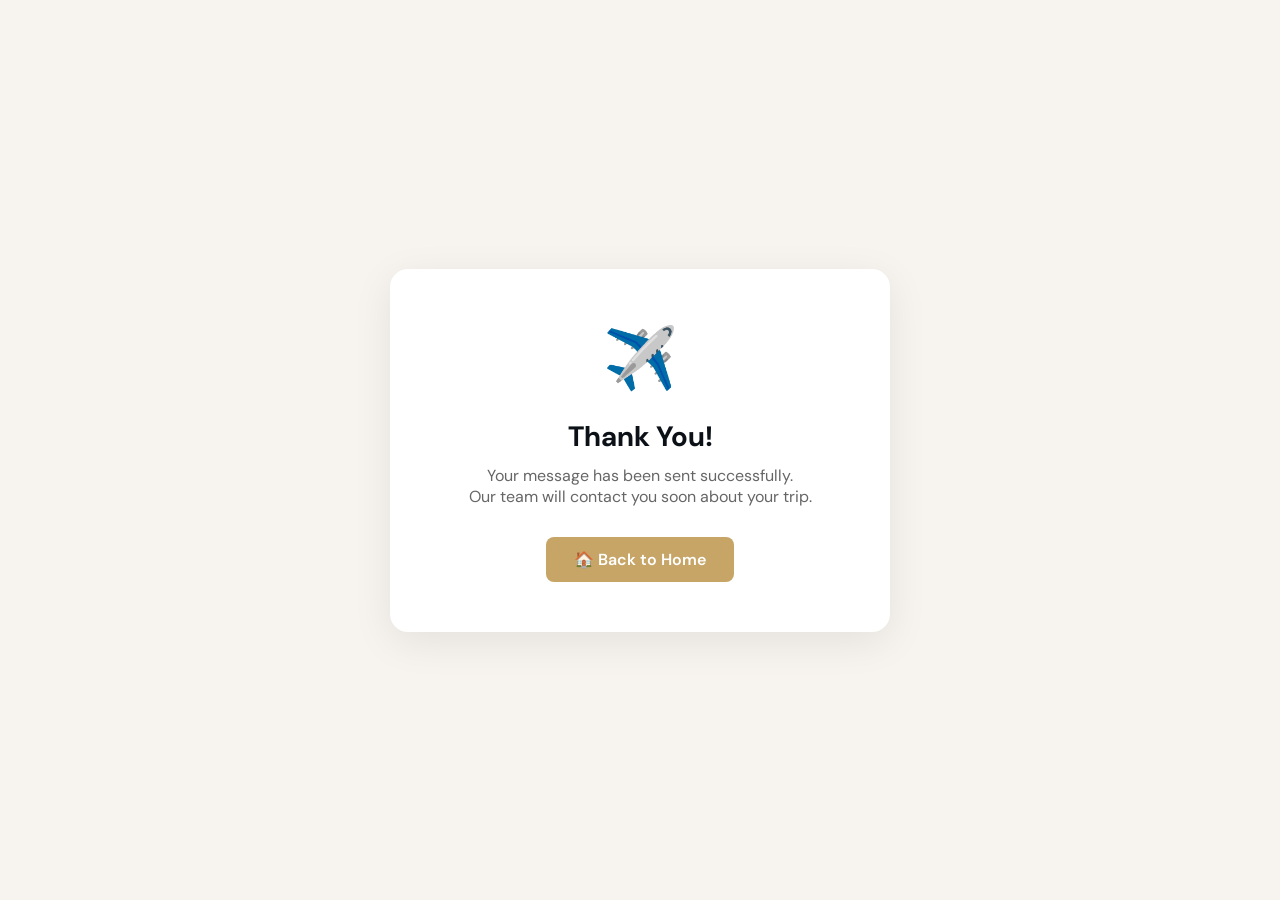
==== thank-you.html @ b61188f0 "Add files via upload" ====
<!DOCTYPE html>
<html lang="en">

<head>
<meta charset="UTF-8">
<meta name="viewport" content="width=device-width, initial-scale=1.0">

<title>Thank You — Abhran Travel</title>

<link rel="stylesheet" href="css/style.css">

<style>

body{
background:#f7f4ef;
font-family: 'DM Sans', sans-serif;
display:flex;
align-items:center;
justify-content:center;
height:100vh;
margin:0;
}

.thank-container{
background:white;
padding:50px;
border-radius:18px;
box-shadow:0 10px 40px rgba(0,0,0,0.08);
text-align:center;
max-width:500px;
width:90%;
}

.thank-icon{
font-size:60px;
margin-bottom:20px;
}

.thank-title{
font-size:28px;
font-weight:700;
margin-bottom:10px;
}

.thank-text{
color:#666;
font-size:16px;
margin-bottom:30px;
}

.btn-home{
display:inline-block;
padding:12px 28px;
background:#c6a567;
color:white;
border-radius:8px;
text-decoration:none;
font-weight:600;
transition:0.3s;
}

.btn-home:hover{
background:#b59655;
}

</style>
</head>

<body>

<div class="thank-container">

<div class="thank-icon">✈️</div>

<div class="thank-title">
Thank You!
</div>

<div class="thank-text">
Your message has been sent successfully.<br>
Our team will contact you soon about your trip.
</div>

<a href="index.html" class="btn-home">
🏠 Back to Home
</a>

</div>

</body>
</html>
---- css/style.css ----
@import url('https://fonts.googleapis.com/css2?family=Cormorant+Garamond:ital,wght@0,400;0,600;0,700;1,400;1,600&family=DM+Sans:wght@300;400;500;600&display=swap');

*,*::before,*::after{box-sizing:border-box;margin:0;padding:0}
:root{
  --deep:#0F2240;--blue:#1251A3;--sky:#2979D8;--sky2:#5AA3F0;
  --gold:#D4924A;--gold2:#F0B87A;
  --cream:#FAF7F2;--white:#FFFFFF;
  --g100:#F3F0EA;--g200:#E5E0D5;--g400:#9FA8B0;--g600:#5C6978;--g800:#2C3A4A;
  --ink:#0C1117;
  --r:18px;--rs:10px;
  --sh:0 4px 30px rgba(12,17,23,.10);--shh:0 16px 60px rgba(12,17,23,.18);
  --tr:all .32s cubic-bezier(.4,0,.2,1);
}
body.dark{
  --cream:#0A1220;--white:#111C2E;
  --g100:#101C2D;--g200:#172437;--g400:#4A5A6A;--g600:#8A9BB0;--g800:#C5D0DE;
  --ink:#E8EDF5;
  --sh:0 4px 30px rgba(0,0,0,.35);--shh:0 16px 60px rgba(0,0,0,.5);
}
html{scroll-behavior:smooth}
body{font-family:'DM Sans',sans-serif;background:var(--cream);color:var(--ink);overflow-x:hidden;transition:background .3s,color .3s}
h1,h2,h3,h4{font-family:'Cormorant Garamond',Georgia,serif;line-height:1.15}
a{text-decoration:none;color:inherit}
img{display:block;width:100%;object-fit:cover}
button{cursor:pointer;font-family:'DM Sans',sans-serif;border:none}
::-webkit-scrollbar{width:5px}
::-webkit-scrollbar-thumb{background:var(--sky);border-radius:3px}

/* NAV */
nav{position:fixed;top:0;left:0;right:0;z-index:1000;height:68px;display:flex;align-items:center;justify-content:space-between;padding:0 2.5rem;background:rgba(9,18,32,.97);backdrop-filter:blur(20px);border-bottom:1px solid rgba(255,255,255,.08);box-shadow:0 2px 20px rgba(0,0,0,.3)}
.logo{font-family:'Cormorant Garamond',serif;font-size:1.7rem;font-weight:700;color:#fff;letter-spacing:-.5px;text-decoration:none}
.logo span{color:var(--gold)}
.nav-links{display:flex;align-items:center;gap:2rem;list-style:none}
.nav-links a{color:rgba(255,255,255,.85);font-size:.9rem;font-weight:500;position:relative;transition:color .25s;text-decoration:none}
.nav-links a:hover,.nav-links a.active{color:#fff}
.nav-links a::after{content:'';position:absolute;bottom:-3px;left:0;width:0;height:1.5px;background:var(--gold);transition:width .3s}
.nav-links a:hover::after,.nav-links a.active::after{width:100%}
.nav-cta{background:var(--gold)!important;color:#fff!important;padding:.42rem 1.25rem!important;border-radius:50px;font-weight:600!important;box-shadow:0 4px 16px rgba(212,146,74,.4)}
.nav-cta:hover{transform:translateY(-2px)!important;box-shadow:0 8px 26px rgba(212,146,74,.55)!important}
.nav-cta::after{display:none!important}
.nav-right{display:flex;align-items:center;gap:.6rem}
.theme-toggle{background:rgba(255,255,255,.1);border:1px solid rgba(255,255,255,.18);color:#fff;width:36px;height:36px;border-radius:50%;display:flex;align-items:center;justify-content:center;font-size:1rem;transition:var(--tr);cursor:pointer}
.theme-toggle:hover{background:rgba(255,255,255,.22);transform:rotate(20deg)}
.hamburger{display:none;flex-direction:column;gap:5px;background:none;padding:4px;cursor:pointer;border:none}
.hamburger span{display:block;width:23px;height:2px;background:#fff;border-radius:2px;transition:var(--tr)}

/* BUTTONS */
.btn{display:inline-flex;align-items:center;gap:.45rem;padding:.8rem 1.9rem;border-radius:50px;font-weight:600;font-size:.9rem;transition:var(--tr);cursor:pointer;border:none;text-decoration:none}
.btn-gold{background:linear-gradient(135deg,var(--gold),var(--gold2));color:#fff;box-shadow:0 5px 22px rgba(212,146,74,.4)}
.btn-gold:hover{transform:translateY(-3px);box-shadow:0 10px 30px rgba(212,146,74,.55)}
.btn-ghost{background:rgba(255,255,255,.1);color:#fff;border:1.5px solid rgba(255,255,255,.28)}
.btn-ghost:hover{background:rgba(255,255,255,.2);transform:translateY(-2px)}
.btn-outline{background:transparent;color:var(--blue);border:2px solid var(--blue)}
.btn-outline:hover{background:var(--blue);color:#fff;transform:translateY(-2px)}
.btn-sm{padding:.5rem 1.2rem;font-size:.82rem}

/* SECTIONS */
.sec{padding:5rem 2.5rem}
.container{max-width:1220px;margin:0 auto}
.stag{display:inline-block;color:var(--gold);font-size:.72rem;font-weight:700;letter-spacing:2.5px;text-transform:uppercase;margin-bottom:.65rem}
.stitle{font-size:clamp(1.9rem,3.5vw,2.8rem);color:var(--ink);line-height:1.2;margin-bottom:.9rem}
.ssub{color:var(--g600);font-size:1rem;line-height:1.75;max-width:500px}
.sec-head{display:flex;align-items:flex-end;justify-content:space-between;margin-bottom:3rem;flex-wrap:wrap;gap:1rem}
.sec-light{background:var(--g100)}
.sec-dark{background:var(--deep);position:relative;overflow:hidden}
.sec-dark::before{content:'';position:absolute;top:-120px;right:-120px;width:500px;height:500px;background:radial-gradient(circle,rgba(41,121,216,.13) 0%,transparent 70%);border-radius:50%;pointer-events:none}
.sec-dark .stitle{color:#fff}
.sec-dark .ssub{color:rgba(255,255,255,.6)}
.sec-dark .stag{color:var(--gold2)}

/* PAGE HERO */
.page-hero{height:360px;display:flex;align-items:center;justify-content:center;position:relative;overflow:hidden;margin-top:68px}
.ph-bg{position:absolute;inset:0}
.ph-bg img{height:100%;object-fit:cover;width:100%}
.ph-bg::after{content:'';position:absolute;inset:0;background:linear-gradient(135deg,rgba(9,18,32,.84),rgba(9,18,32,.65))}
.ph-content{position:relative;z-index:1;text-align:center;color:#fff;padding:1rem}
.ph-content h1{font-size:clamp(2rem,5vw,3.3rem);color:#fff;margin-bottom:.65rem}
.breadcrumb{display:flex;align-items:center;justify-content:center;gap:.45rem;color:rgba(255,255,255,.6);font-size:.86rem}
.breadcrumb a{color:var(--gold2);text-decoration:none}
.breadcrumb a:hover{text-decoration:underline}

/* HERO */
.hero{min-height:100vh;display:flex;align-items:center;position:relative;overflow:hidden;padding-top:68px}
.hero-bg{position:absolute;inset:0;background:url('https://images.unsplash.com/photo-1469854523086-cc02fe5d8800?w=1800&q=80') center/cover no-repeat;animation:hzoom 22s ease-in-out infinite alternate}
.hero-bg::after{content:'';position:absolute;inset:0;background:linear-gradient(110deg,rgba(9,18,32,.85) 0%,rgba(9,18,32,.5) 55%,rgba(9,18,32,.7) 100%)}
@keyframes hzoom{from{transform:scale(1)}to{transform:scale(1.08)}}
.hero-content{position:relative;z-index:2;max-width:680px;padding:2rem 2.5rem}
.hero-badge{display:inline-flex;align-items:center;gap:.5rem;background:rgba(212,146,74,.18);border:1px solid rgba(212,146,74,.35);color:var(--gold2);padding:.36rem 1.1rem;border-radius:50px;font-size:.75rem;font-weight:600;letter-spacing:1.8px;text-transform:uppercase;margin-bottom:1.6rem;animation:fadeup .7s ease both}
.hero h1{font-size:clamp(2.8rem,6vw,5.5rem);color:#fff;font-weight:700;margin-bottom:1.4rem;animation:fadeup .8s .12s ease both}
.hero h1 em{font-style:italic;color:var(--gold2)}
.hero p{color:rgba(255,255,255,.72);font-size:1.08rem;line-height:1.8;max-width:500px;margin-bottom:2.2rem;animation:fadeup .9s .24s ease both}
.hero-btns{display:flex;gap:.9rem;flex-wrap:wrap;animation:fadeup 1s .36s ease both}
.hero-stats{position:absolute;bottom:2.5rem;right:2.5rem;z-index:3;display:flex;flex-direction:column;gap:.65rem;animation:fadeup .9s .5s ease both}
.stat-pill{background:rgba(255,255,255,.1);backdrop-filter:blur(14px);border:1px solid rgba(255,255,255,.15);border-radius:14px;padding:.7rem 1.15rem;color:#fff;min-width:130px}
.stat-num{font-family:'Cormorant Garamond',serif;font-size:1.45rem;font-weight:700;color:var(--gold2);line-height:1}
.stat-lbl{font-size:.73rem;color:rgba(255,255,255,.6);margin-top:.1rem}
@keyframes fadeup{from{opacity:0;transform:translateY(24px)}to{opacity:1;transform:translateY(0)}}

/* DESTINATIONS MOSAIC */
.mosaic{display:grid;grid-template-columns:1.3fr 1fr 1fr;grid-template-rows:270px 230px;gap:10px}
.mosaic .dc:first-child{grid-row:span 2}
.dc{position:relative;overflow:hidden;border-radius:14px;cursor:pointer;display:block}
.dc img{height:100%;width:100%;transition:transform .65s cubic-bezier(.4,0,.2,1)}
.dc:hover img{transform:scale(1.08)}
.dc-over{position:absolute;inset:0;background:linear-gradient(to top,rgba(9,18,32,.88) 0%,transparent 55%);display:flex;flex-direction:column;justify-content:flex-end;padding:1.3rem}
.dc-tag{position:absolute;top:.85rem;left:.85rem;background:var(--gold);color:#fff;font-size:.66rem;font-weight:700;letter-spacing:1px;text-transform:uppercase;padding:.25rem .65rem;border-radius:50px}
.dc-name{font-family:'Cormorant Garamond',serif;font-size:1.4rem;font-weight:700;color:#fff;margin-bottom:.18rem}
.dc-sub{color:rgba(255,255,255,.6);font-size:.78rem;margin-bottom:.6rem}
.dc-price{color:var(--gold2);font-family:'Cormorant Garamond',serif;font-size:1.15rem;font-weight:600}

/* WHY US */
.why-grid{display:grid;grid-template-columns:1fr 1fr;gap:4.5rem;align-items:center}
.why-feats{display:grid;grid-template-columns:1fr 1fr;gap:1.15rem;margin-top:2.2rem}
.wf{background:rgba(255,255,255,.05);border:1px solid rgba(255,255,255,.1);border-radius:var(--rs);padding:1.3rem;transition:var(--tr)}
.wf:hover{background:rgba(255,255,255,.09);border-color:rgba(212,146,74,.4);transform:translateY(-3px)}
.wf-icon{width:40px;height:40px;background:linear-gradient(135deg,var(--gold),var(--gold2));border-radius:10px;display:flex;align-items:center;justify-content:center;font-size:1.15rem;margin-bottom:.85rem}
.wf h4{font-family:'DM Sans',sans-serif;font-size:.9rem;font-weight:600;color:#fff;margin-bottom:.28rem}
.wf p{color:rgba(255,255,255,.52);font-size:.78rem;line-height:1.6}
.why-img{position:relative}
.why-img img{width:100%;height:500px;border-radius:20px;box-shadow:var(--shh)}
.why-float{position:absolute;bottom:2.2rem;left:-2rem;background:#fff;border-radius:14px;padding:1rem 1.3rem;box-shadow:var(--shh);display:flex;align-items:center;gap:.85rem;animation:fl 4s ease-in-out infinite}
@keyframes fl{0%,100%{transform:translateY(0)}50%{transform:translateY(-9px)}}
.why-float-num{font-family:'Cormorant Garamond',serif;font-size:1.9rem;font-weight:700;color:var(--deep);line-height:1}

/* COUNTERS */
.counters{background:linear-gradient(135deg,var(--blue),var(--sky));padding:3.2rem 2.5rem}
.ctr-grid{display:grid;grid-template-columns:repeat(4,1fr);gap:1.5rem;max-width:900px;margin:0 auto;text-align:center}
.ctr-num{font-family:'Cormorant Garamond',serif;font-size:2.8rem;font-weight:700;color:#fff;line-height:1;margin-bottom:.35rem}
.ctr-lbl{color:rgba(255,255,255,.75);font-size:.84rem;font-weight:500}

/* TRIP CARDS */
.trips-row{display:flex;gap:1.2rem;overflow-x:auto;scroll-snap-type:x mandatory;scrollbar-width:none;padding-bottom:.5rem}
.trips-row::-webkit-scrollbar{display:none}
.trips-grid{display:grid;grid-template-columns:repeat(auto-fill,minmax(280px,1fr));gap:1.2rem}
.tc{background:var(--white);border-radius:17px;overflow:hidden;box-shadow:var(--sh);transition:var(--tr)}
.trips-row .tc{min-width:288px;flex-shrink:0;scroll-snap-align:start}
.tc:hover{transform:translateY(-7px);box-shadow:var(--shh)}
.tc-img{position:relative;height:195px;overflow:hidden}
.tc-img img{height:100%;width:100%;transition:transform .6s cubic-bezier(.4,0,.2,1)}
.tc:hover .tc-img img{transform:scale(1.09)}
.tc-badge{position:absolute;top:.75rem;left:.75rem;font-size:.66rem;font-weight:700;letter-spacing:.5px;text-transform:uppercase;padding:.25rem .65rem;border-radius:50px;color:#fff}
.tc-badge.nat{background:var(--deep)}
.tc-badge.intl{background:var(--blue)}
.tc-wish{position:absolute;top:.75rem;right:.75rem;width:33px;height:33px;background:rgba(255,255,255,.92);border-radius:50%;display:flex;align-items:center;justify-content:center;font-size:.88rem;border:none;transition:var(--tr);cursor:pointer}
.tc-wish:hover,.tc-wish.on{background:#FF5C5C;color:#fff}
.tc-body{padding:1.2rem}
.tc-loc{color:var(--g600);font-size:.76rem;margin-bottom:.38rem}
.tc-name{font-family:'Cormorant Garamond',serif;font-size:1.12rem;color:var(--ink);margin-bottom:.6rem}
.tc-meta{display:flex;gap:.75rem;flex-wrap:wrap;margin-bottom:.85rem}
.tc-meta span{color:var(--g600);font-size:.76rem}
.tc-foot{display:flex;align-items:center;justify-content:space-between;padding-top:.85rem;border-top:1px solid var(--g200)}
.tc-price{font-family:'Cormorant Garamond',serif;font-size:1.3rem;font-weight:700;color:var(--blue)}
.tc-plbl{color:var(--g600);font-size:.7rem;margin-bottom:.08rem}
.car-btns{display:flex;gap:.55rem;justify-content:center;margin-top:1.6rem}
.car-btn{width:44px;height:44px;border-radius:50%;border:2px solid var(--sky);background:transparent;color:var(--sky);font-size:1.1rem;display:flex;align-items:center;justify-content:center;transition:var(--tr);cursor:pointer}
.car-btn:hover{background:var(--sky);color:#fff;transform:scale(1.1)}

/* TRIP FILTERS */
.filters{display:flex;align-items:center;gap:.65rem;flex-wrap:wrap;margin-bottom:2.2rem;padding:1.1rem 1.4rem;background:var(--white);border-radius:14px;box-shadow:var(--sh)}
.fb{padding:.42rem 1.1rem;border-radius:50px;border:1.5px solid var(--g200);background:transparent;color:var(--g800);font-size:.82rem;font-weight:500;transition:var(--tr);cursor:pointer;font-family:'DM Sans',sans-serif}
.fb:hover,.fb.on{background:var(--blue);border-color:var(--blue);color:#fff}
.fsel{padding:.42rem 1.1rem;border-radius:50px;border:1.5px solid var(--g200);background:var(--white);color:var(--ink);font-size:.82rem;font-family:'DM Sans',sans-serif;outline:none;cursor:pointer}
.fsel:focus{border-color:var(--sky)}

/* TESTIMONIALS */
.testi-wrap{position:relative;overflow:hidden}
.testi-track{display:flex;transition:transform .5s cubic-bezier(.4,0,.2,1)}
.testi-slide{min-width:100%;display:flex;justify-content:center;padding:.5rem}
.testi-card{max-width:660px;background:var(--white);border-radius:20px;padding:2.8rem;box-shadow:var(--sh);text-align:center;position:relative}
.testi-card::before{content:'\201C';font-family:'Cormorant Garamond',serif;font-size:8rem;color:var(--sky2);opacity:.12;position:absolute;top:-1.2rem;left:1.4rem;line-height:1}
.testi-text{font-family:'Cormorant Garamond',serif;font-size:1.2rem;font-style:italic;color:var(--g800);line-height:1.75;margin-bottom:1.8rem}
.testi-avatar{width:60px;height:60px;border-radius:50%;margin:0 auto .7rem;border:3px solid var(--sky2);object-fit:cover}
.testi-name{font-weight:600;font-size:.92rem;color:var(--ink)}
.testi-role{color:var(--g600);font-size:.78rem;margin-top:.12rem}
.testi-stars{color:#F59E0B;margin-top:.28rem}
.testi-dots{display:flex;justify-content:center;gap:.4rem;margin-top:1.6rem}
.testi-dot{width:7px;height:7px;border-radius:50%;background:var(--g400);border:none;cursor:pointer;transition:var(--tr);padding:0}
.testi-dot.on{background:var(--sky);width:22px;border-radius:4px}

/* FAQ */
.faq-item{border-bottom:1px solid var(--g200)}
.faq-q{width:100%;text-align:left;background:none;border:none;display:flex;justify-content:space-between;align-items:center;padding:1.1rem 0;font-family:'DM Sans',sans-serif;font-size:.95rem;font-weight:600;color:var(--ink);cursor:pointer;transition:color .25s}
.faq-q:hover{color:var(--sky)}
.faq-ic{color:var(--sky);font-size:1.1rem;transition:transform .3s;flex-shrink:0}
.faq-q.open .faq-ic{transform:rotate(45deg)}
.faq-a{max-height:0;overflow:hidden;transition:max-height .38s ease,padding .28s;font-size:.86rem;line-height:1.75;color:var(--g600)}
.faq-a.open{max-height:280px;padding-bottom:1.1rem}

/* CTA */
.cta{background:linear-gradient(135deg,var(--deep) 0%,var(--blue) 60%,var(--sky) 100%);position:relative;overflow:hidden;text-align:center;padding:5.5rem 2.5rem}
.cta::before{content:'';position:absolute;inset:0;background:url('https://images.unsplash.com/photo-1501854140801-50d01698950b?w=1200&q=40') center/cover;opacity:.07}
.cta-inner{position:relative;z-index:1;max-width:650px;margin:0 auto}
.cta h2{color:#fff;font-size:clamp(1.9rem,4vw,2.9rem);margin-bottom:.9rem}
.cta p{color:rgba(255,255,255,.7);font-size:1rem;line-height:1.75;margin-bottom:2.2rem}
.cta-btns{display:flex;gap:.9rem;justify-content:center;flex-wrap:wrap}

/* TRIP DETAIL */
.detail-grid{display:grid;grid-template-columns:1fr 350px;gap:2.5rem;align-items:start}
.detail-gallery{display:grid;grid-template-columns:1fr 1fr;grid-template-rows:250px 185px;gap:8px;border-radius:16px;overflow:hidden;margin-bottom:2rem}
.detail-gallery .gm{grid-column:span 2}
.detail-gallery div{overflow:hidden}
.detail-gallery img{height:100%;width:100%;transition:transform .5s}
.detail-gallery div:hover img{transform:scale(1.06)}
.highlights{display:flex;flex-wrap:wrap;gap:.55rem;margin:1.2rem 0}
.chip{display:flex;align-items:center;gap:.32rem;background:rgba(41,121,216,.1);border:1px solid rgba(41,121,216,.2);color:var(--blue);padding:.32rem .8rem;border-radius:50px;font-size:.76rem;font-weight:500}
.itin{margin-top:1.6rem}
.iday{display:flex;gap:.85rem;padding-bottom:1.3rem;position:relative}
.iday::before{content:'';position:absolute;left:14px;top:32px;width:1px;height:calc(100% - 16px);background:var(--g200)}
.iday:last-child::before{display:none}
.day-num{flex-shrink:0;width:29px;height:29px;border-radius:50%;background:var(--blue);color:#fff;display:flex;align-items:center;justify-content:center;font-size:.72rem;font-weight:700;z-index:1}
.day-info h5{font-family:'DM Sans',sans-serif;font-weight:600;font-size:.92rem;color:var(--ink);margin-bottom:.22rem}
.day-info p{color:var(--g600);font-size:.82rem;line-height:1.65}
.sidebar{position:sticky;top:86px}
.price-card{background:var(--white);border-radius:17px;padding:1.8rem;box-shadow:var(--sh);border:1px solid var(--g200);margin-bottom:1.2rem}
.price-big{font-family:'Cormorant Garamond',serif;font-size:2.5rem;font-weight:700;color:var(--blue);line-height:1}
.incl{list-style:none;margin-top:.6rem;display:flex;flex-direction:column;gap:.42rem}
.incl li{font-size:.82rem;color:var(--g800);display:flex;align-items:flex-start;gap:.38rem}
.incl li::before{content:'✓';color:#22C55E;font-weight:700;flex-shrink:0}
.excl li::before{content:'✕';color:#EF4444}

/* FORMS */
.fgrp{margin-bottom:1rem}
.fgrp label{display:block;font-weight:600;font-size:.8rem;color:var(--ink);margin-bottom:.35rem}
.finput{width:100%;background:var(--g100);border:1.5px solid var(--g200);border-radius:var(--rs);padding:.65rem .95rem;font-family:'DM Sans',sans-serif;font-size:.88rem;color:var(--ink);outline:none;transition:var(--tr)}
.finput:focus{border-color:var(--sky);background:var(--white);box-shadow:0 0 0 3px rgba(41,121,216,.1)}
.finput::placeholder{color:var(--g400)}
textarea.finput{resize:vertical;min-height:100px}
.frow{display:grid;grid-template-columns:1fr 1fr;gap:.9rem}

/* PLAN */
.plan-grid{display:grid;grid-template-columns:1fr 1.15fr;gap:3.5rem;align-items:start}
.step{display:flex;align-items:flex-start;gap:.9rem;padding:1rem 1.2rem;background:var(--g100);border-radius:var(--rs);margin-bottom:.9rem}
.step-ico{width:40px;height:40px;background:linear-gradient(135deg,var(--blue),var(--sky));border-radius:10px;display:flex;align-items:center;justify-content:center;font-size:1rem;flex-shrink:0;color:#fff}

/* ABOUT */
.about-grid{display:grid;grid-template-columns:1fr 1fr;gap:3.8rem;align-items:center}
.team-grid{display:grid;grid-template-columns:repeat(auto-fill,minmax(210px,1fr));gap:1.3rem}
.team-card{background:var(--white);border-radius:17px;overflow:hidden;box-shadow:var(--sh);transition:var(--tr);text-align:center}
.team-card:hover{transform:translateY(-5px);box-shadow:var(--shh)}
.team-card img{height:210px;transition:transform .5s}
.team-card:hover img{transform:scale(1.05)}
.team-info{padding:1.2rem}
.team-name{font-size:1rem;color:var(--ink);margin-bottom:.2rem}
.team-role{color:var(--sky);font-size:.78rem;font-weight:500}

/* CONTACT */
.contact-grid{display:grid;grid-template-columns:1fr 1.1fr;gap:2.8rem;align-items:start}
.ci{display:flex;align-items:flex-start;gap:.85rem;padding:1rem 1.1rem;background:var(--g100);border-radius:var(--rs);transition:var(--tr);margin-bottom:.85rem}
.ci:hover{box-shadow:var(--sh)}
.ci-ico{width:42px;height:42px;background:linear-gradient(135deg,var(--blue),var(--sky));border-radius:10px;display:flex;align-items:center;justify-content:center;font-size:1.1rem;color:#fff;flex-shrink:0}
.ci-lbl{font-weight:600;font-size:.82rem;color:var(--ink);margin-bottom:.18rem}
.ci-val{font-size:.84rem;color:var(--sky)}
.ci-note{font-size:.72rem;color:var(--g400);margin-top:.15rem}

/* FOOTER */
footer{background:var(--deep);color:rgba(255,255,255,.65);padding:4.5rem 2.5rem 2rem}
.footer-grid{display:grid;grid-template-columns:2fr 1fr 1fr 1.4fr;gap:2.8rem;max-width:1220px;margin:0 auto;padding-bottom:2.8rem;border-bottom:1px solid rgba(255,255,255,.07)}
.footer-col h5{font-family:'DM Sans',sans-serif;font-weight:700;color:#fff;font-size:.92rem;margin-bottom:1.1rem}
.footer-links{list-style:none;display:flex;flex-direction:column;gap:.55rem}
.footer-links a{font-size:.86rem;transition:color .25s;color:rgba(255,255,255,.65);text-decoration:none;display:block}
.footer-links a:hover{color:var(--gold2)}
.footer-logo{font-family:'Cormorant Garamond',serif;font-size:1.65rem;font-weight:700;color:#fff;margin-bottom:.7rem;display:block;text-decoration:none}
.footer-logo span{color:var(--gold)}
.footer-desc{font-size:.86rem;line-height:1.75;color:rgba(255,255,255,.48);max-width:290px;margin-bottom:1.2rem}
.socials{display:flex;gap:.55rem}
.soc{width:35px;height:35px;border-radius:9px;background:rgba(255,255,255,.07);border:1px solid rgba(255,255,255,.1);display:flex;align-items:center;justify-content:center;color:rgba(255,255,255,.65);font-size:.85rem;transition:var(--tr);text-decoration:none}
.soc:hover{background:var(--gold);border-color:var(--gold);color:#fff;transform:translateY(-3px)}
.ns-form{display:flex;gap:.45rem;margin-top:.85rem}
.ns-input{flex:1;background:rgba(255,255,255,.07);border:1px solid rgba(255,255,255,.1);border-radius:50px;padding:.58rem .95rem;color:#fff;font-family:'DM Sans',sans-serif;font-size:.82rem;outline:none;transition:border-color .25s}
.ns-input::placeholder{color:rgba(255,255,255,.32)}
.ns-input:focus{border-color:var(--sky)}
.ns-btn{background:var(--gold);color:#fff;border:none;border-radius:50px;padding:.58rem 1rem;font-size:.88rem;cursor:pointer;transition:var(--tr)}
.ns-btn:hover{background:var(--gold2)}
.footer-bottom{max-width:1220px;margin:1.8rem auto 0;display:flex;justify-content:space-between;align-items:center;flex-wrap:wrap;gap:.75rem;font-size:.78rem;color:rgba(255,255,255,.3)}
.footer-contact-info{font-size:.78rem;color:rgba(255,255,255,.38);margin-top:1.4rem;line-height:1.9}

/* WA FLOAT */
.wa-float{position:fixed;bottom:1.8rem;right:1.8rem;z-index:999;width:54px;height:54px;border-radius:50%;background:#25D366;display:flex;align-items:center;justify-content:center;font-size:1.5rem;color:#fff;box-shadow:0 5px 25px rgba(37,211,102,.5);text-decoration:none;transition:var(--tr);animation:wap 3s infinite}
.wa-float:hover{transform:scale(1.14)}
@keyframes wap{0%,100%{box-shadow:0 5px 25px rgba(37,211,102,.5)}50%{box-shadow:0 5px 45px rgba(37,211,102,.7),0 0 0 9px rgba(37,211,102,.09)}}

/* TOAST */
.toast{position:fixed;bottom:1.8rem;left:50%;transform:translateX(-50%) translateY(70px);background:var(--deep);color:#fff;padding:.8rem 1.8rem;border-radius:50px;font-size:.86rem;font-weight:500;z-index:9999;transition:transform .38s cubic-bezier(.4,0,.2,1);box-shadow:0 8px 28px rgba(0,0,0,.35);border:1px solid rgba(255,255,255,.1);white-space:nowrap;pointer-events:none}
.toast.show{transform:translateX(-50%) translateY(0)}

/* REVEAL */
.rv{opacity:0;transform:translateY(32px);transition:opacity .6s ease,transform .6s ease}
.rv.in{opacity:1;transform:translateY(0)}
.rv-l{opacity:0;transform:translateX(-32px);transition:opacity .6s ease,transform .6s ease}
.rv-l.in{opacity:1;transform:translateX(0)}
.rv-r{opacity:0;transform:translateX(32px);transition:opacity .6s ease,transform .6s ease}
.rv-r.in{opacity:1;transform:translateX(0)}

/* RESPONSIVE */
@media(max-width:1024px){
  .why-grid,.about-grid{grid-template-columns:1fr}
  .why-img{display:none}
  .why-feats{grid-template-columns:1fr 1fr}
  .footer-grid{grid-template-columns:1fr 1fr}
  .detail-grid{grid-template-columns:1fr}
  .sidebar{position:static}
  .plan-grid,.contact-grid{grid-template-columns:1fr}
  .ctr-grid{grid-template-columns:repeat(2,1fr)}
  .mosaic{grid-template-columns:1fr 1fr;grid-template-rows:220px 200px 200px}
  .mosaic .dc:first-child{grid-row:auto}
}
@media(max-width:768px){
  .nav-links{display:none;position:absolute;top:68px;left:0;right:0;flex-direction:column;background:rgba(9,18,32,.98);padding:1.4rem 1.8rem;gap:.8rem;backdrop-filter:blur(20px);border-bottom:1px solid rgba(255,255,255,.07)}
  .nav-links.open{display:flex}
  .hamburger{display:flex}
  .sec{padding:3.8rem 1.5rem}
  .hero-stats{display:none}
  .mosaic{grid-template-columns:1fr;grid-template-rows:auto}
  .mosaic .dc{aspect-ratio:4/3;height:auto}
  .footer-grid{grid-template-columns:1fr}
  .frow{grid-template-columns:1fr}
  .why-feats{grid-template-columns:1fr}
  .hero-content{padding:1.5rem}
  .detail-gallery{grid-template-columns:1fr;grid-template-rows:auto}
  .detail-gallery .gm{grid-column:auto}
}
@media(max-width:480px){
  .ctr-grid{grid-template-columns:repeat(2,1fr)}
  .hero h1{font-size:2.4rem}
  nav{padding:0 1.2rem}
}
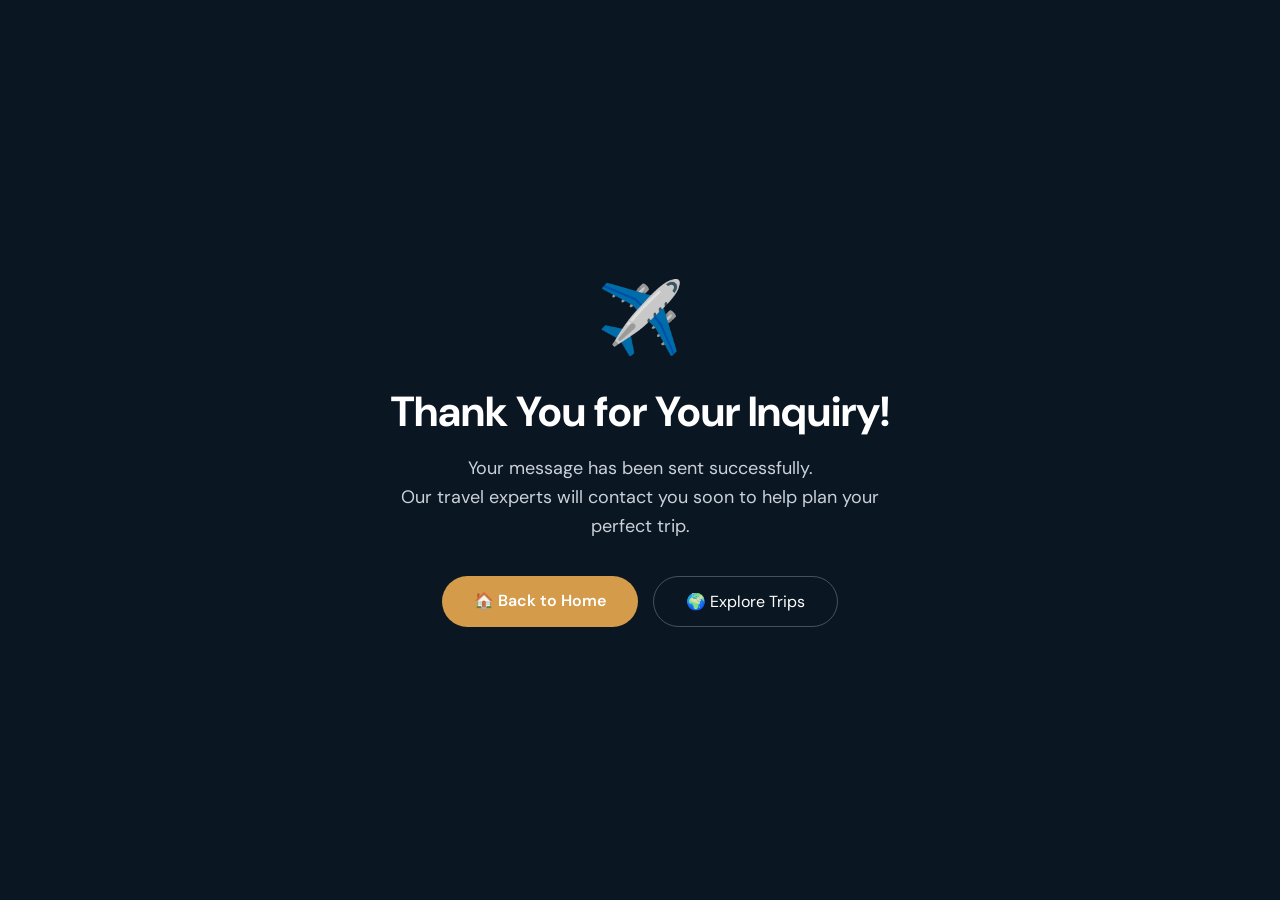
==== commit 1de3b765: "Update thank-you.html" ====
--- a/thank-you.html
+++ b/thank-you.html
@@ -12,80 +12,107 @@
 <style>
 
 body{
-background:#f7f4ef;
+margin:0;
 font-family: 'DM Sans', sans-serif;
+background:#0b1623;
+color:white;
 display:flex;
 align-items:center;
 justify-content:center;
 height:100vh;
-margin:0;
 }
 
-.thank-container{
-background:white;
-padding:50px;
-border-radius:18px;
-box-shadow:0 10px 40px rgba(0,0,0,0.08);
+.thank-wrapper{
 text-align:center;
-max-width:500px;
-width:90%;
+max-width:600px;
+padding:40px;
 }
 
-.thank-icon{
-font-size:60px;
+.check{
+font-size:70px;
 margin-bottom:20px;
 }
 
-.thank-title{
-font-size:28px;
+.title{
+font-size:42px;
 font-weight:700;
-margin-bottom:10px;
+margin-bottom:15px;
 }
 
-.thank-text{
-color:#666;
-font-size:16px;
-margin-bottom:30px;
+.text{
+font-size:18px;
+color:#c9d1d9;
+margin-bottom:35px;
+line-height:1.6;
 }
 
-.btn-home{
-display:inline-block;
-padding:12px 28px;
-background:#c6a567;
+.btns{
+display:flex;
+gap:15px;
+justify-content:center;
+flex-wrap:wrap;
+}
+
+.btn-main{
+padding:14px 32px;
+border-radius:30px;
+background:#d39b4a;
 color:white;
-border-radius:8px;
 text-decoration:none;
 font-weight:600;
 transition:0.3s;
 }
 
-.btn-home:hover{
-background:#b59655;
+.btn-main:hover{
+background:#c48934;
+}
+
+.btn-outline{
+padding:14px 32px;
+border-radius:30px;
+border:1px solid rgba(255,255,255,0.25);
+color:white;
+text-decoration:none;
+transition:0.3s;
+}
+
+.btn-outline:hover{
+background:rgba(255,255,255,0.1);
 }
 
 </style>
+
 </head>
 
 <body>
 
-<div class="thank-container">
+<div class="thank-wrapper">
 
-<div class="thank-icon">✈️</div>
+<div class="check">✈️</div>
 
-<div class="thank-title">
-Thank You!
+<div class="title">
+Thank You for Your Inquiry!
 </div>
 
-<div class="thank-text">
+<div class="text">
 Your message has been sent successfully.<br>
-Our team will contact you soon about your trip.
+Our travel experts will contact you soon to help plan your perfect trip.
 </div>
 
-<a href="index.html" class="btn-home">
+<div class="btns">
+
+<a href="index.html" class="btn-main">
 🏠 Back to Home
+</a>
+
+<a href="pages/trips.html" class="btn-outline">
+🌍 Explore Trips
 </a>
 
 </div>
 
+</div>
+
 </body>
-</html>+
+</html>
